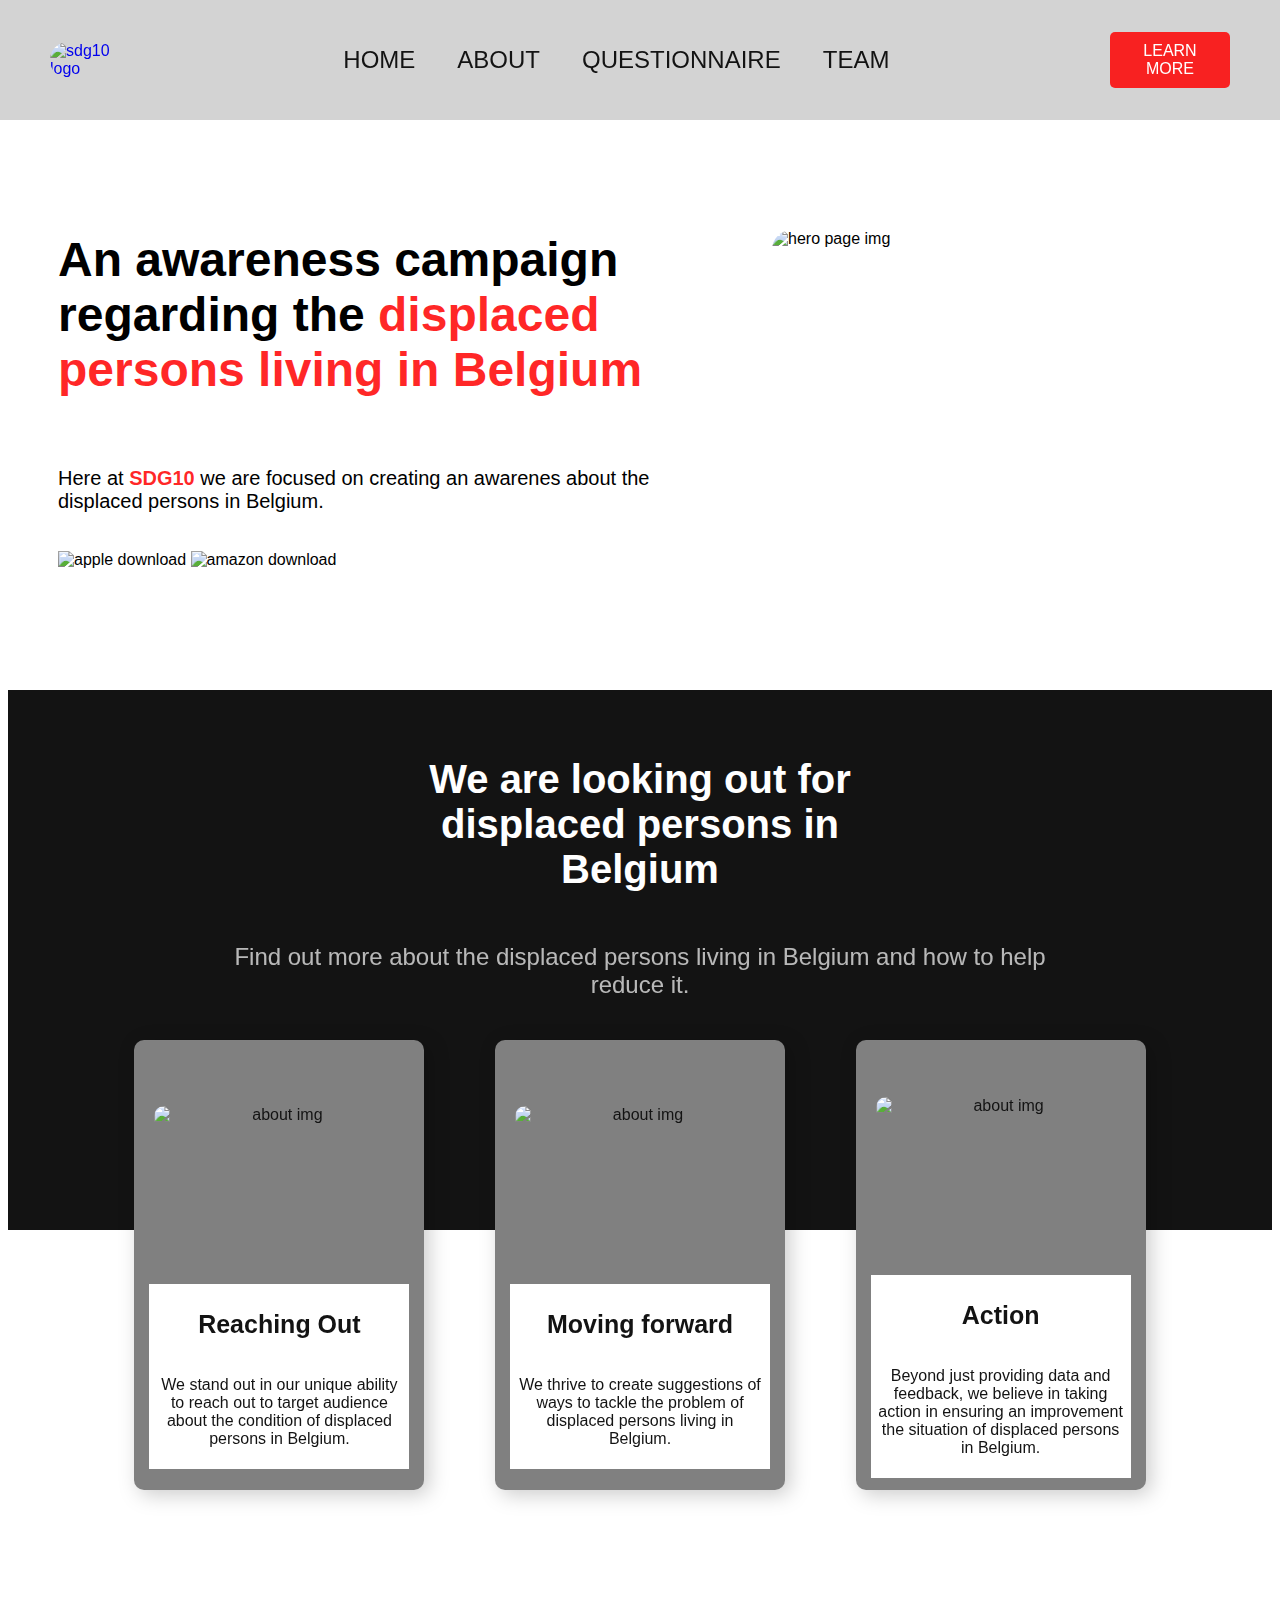
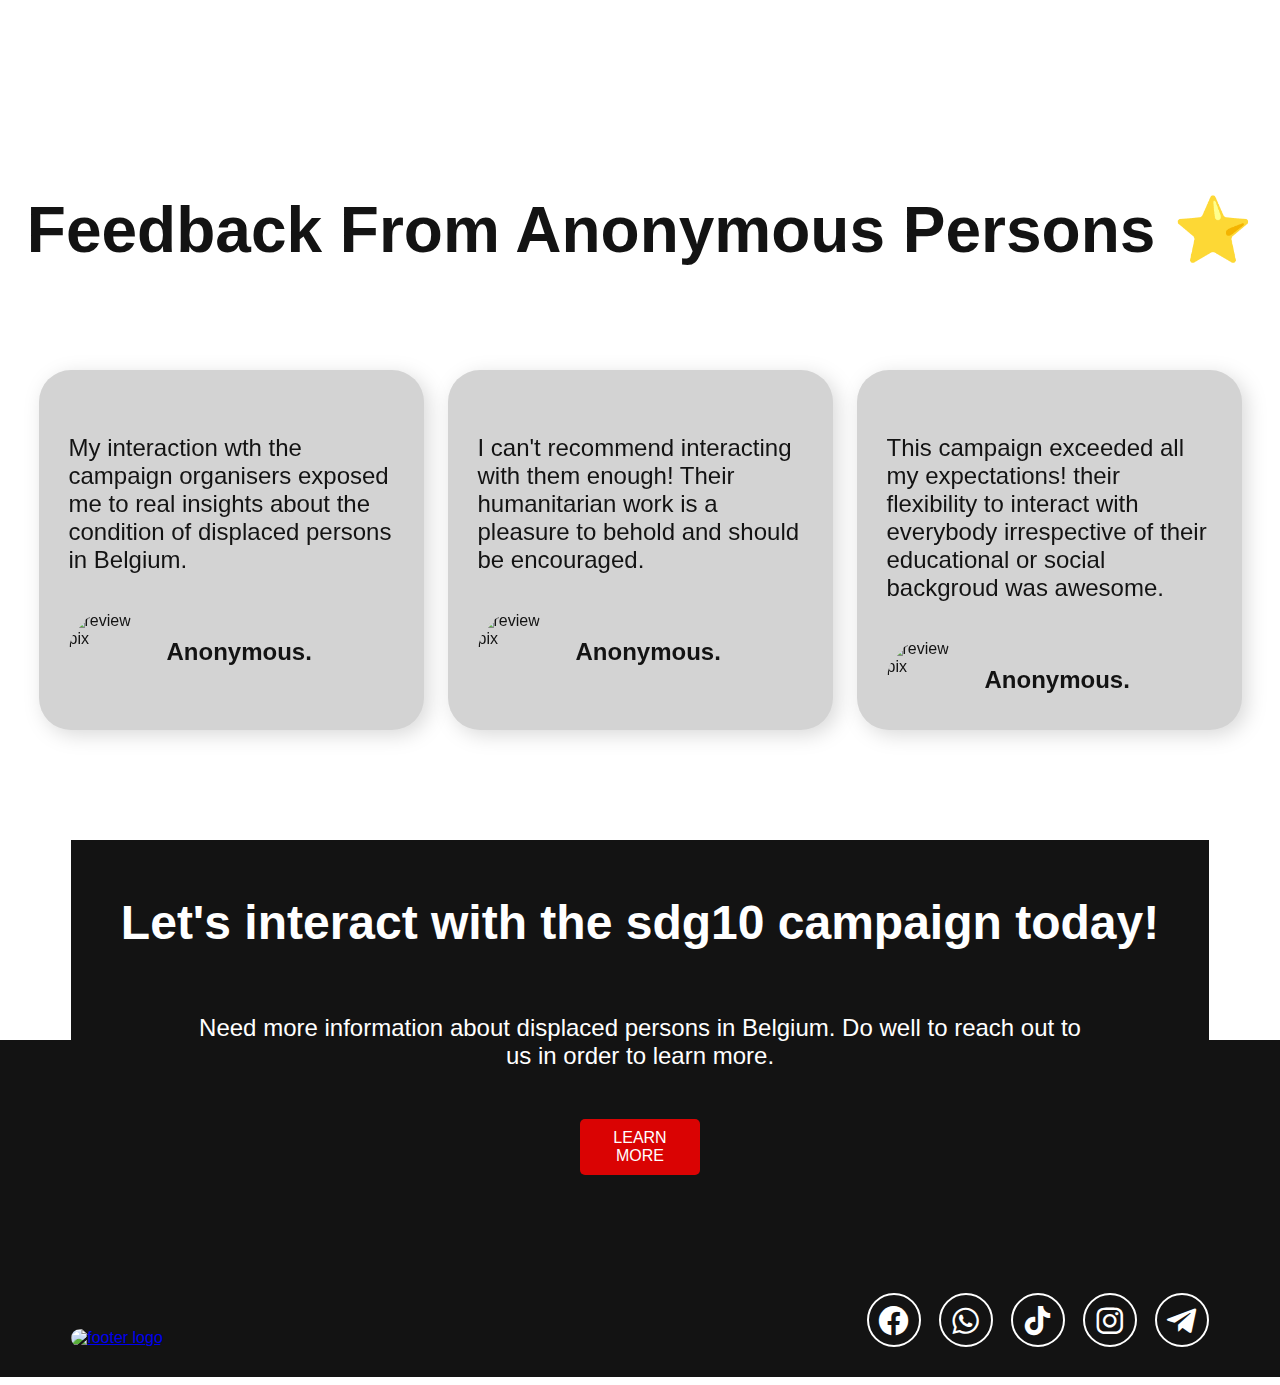
==== index.html @ 4eecb5eb "Add files via upload" ====
<!DOCTYPE html>
<html lang="en">
<head>
    <meta charset="UTF-8">
    <meta http-equiv="X-UA-Compatible" content="IE=edge">
    <meta name="viewport" content="width=device-width, initial-scale=1.0">
    <title>SDG10 WEBSITE</title>
    <!--link for css-->
    <link rel="stylesheet" href="styles.css">
    <!--link for boxi icons-->
    <link href='https://unpkg.com/boxicons@2.1.4/css/boxicons.min.css' rel='stylesheet'>
    <!--link for js file-->
<script src="script.js" defer></script>
<!--link for scrollreveal-->
<script src="https://unpkg.com/scrollreveal"></script>
<!--link for gsap-->
<script src="https://cdn.jsdelivr.net/npm/gsap@3.12.5/dist/gsap.min.js"></script>
<!--link for lenis smooth scrolling-->
<script src="https://unpkg.com/lenis@1.1.18/dist/lenis.min.js"></script> 
<!--link for split type-->
<script src="https://unpkg.com/split-type"></script>
</head>
<body>
<!--navbar-->
<nav>
    <div class="navbar-logo">
        <a href="/" class="brand">
            <img src="images/logo.jpg" alt="sdg10 logo">
        </a>
    </div>
    <ul class="navbar-menu">
        <div class="close-btn">&times;</div>
        <li class="navbar-menu-item">
            <a href="index.html#home" class="navbar-menu-link">HOME</a>
        </li>
        <li class="navbar-menu-item">
            <a href="index.html#about" class="navbar-menu-link">ABOUT</a>
        </li>
        <li class="navbar-menu-item">
            <a href="#" class="navbar-menu-link">QUESTIONNAIRE</a>
        </li>
        <li class="navbar-menu-item">
            <a href="#" class="navbar-menu-link">TEAM</a>
        </li>
    </ul>
    <div class="navbar-btn">
        <button class="btn-1" id="menu-btn" onclick="window.location.href='question.html'">LEARN MORE</button>
    </div>
    <div class="menu-toggle" id="mobile-menu">
        <span class="bar"></span>
        <span class="bar"></span>
        <span class="bar"></span>
    </div>
</nav>
<!--navbar ends-->
<!--hero section-->
<div class="hero-page" id="home">
    <div class="hero-headlines">
        <h1>An awareness campaign regarding the  <b class="accent">displaced persons living in Belgium</b></h1>
        <p>Here at <b class="accent">SDG10</b> we are focused on creating an awarenes about the displaced persons in Belgium.</p>
        <div class="download-btn">
            <img src="images/applestore.png" alt="apple download" class="apple-download">
            <img src="images/amazon.png" alt="amazon download" class="amazon-download">
        </div>
    </div>
    <img src="images/inequality-pix1.jpg" alt="hero page img" class="hero-page-img">
</div>
<!--hero section ends-->
    <!--about section-->
    <section class="about" id="about">
        <div class="about-container">
            <h1>We are looking out for displaced persons in Belgium</h1>
            <p class="about-subline">Find out more about the displaced persons living in Belgium and how to help reduce it.</p>
            <div class="about-info">
                <div class="about-info-item">
                    <img src="images/campaign-pix1.jpg" alt="about img">
                    <div class="info-item-msg">
                        <h2>Reaching Out</h2>
                    <p>We stand out in our unique ability to reach out to target audience about the condition of displaced persons in Belgium.</p>
                    </div>
                </div>
                <div class="about-info-item">
                    <img src="images/campaign-pix2.jpg" alt="about img">
                    <div class="info-item-msg">
                        <h2>Moving forward</h2>
                    <p>We thrive to create suggestions of ways to tackle the problem of displaced persons living in Belgium.</p>
                    </div>
                </div>
                <div class="about-info-item">
                    <img src="images/campaign-pix3.jpg" alt="about img">
                    <div class="info-item-msg">
                        <h2>Action</h2>
                    <p>Beyond just providing data and feedback, we believe in taking action in ensuring an improvement the situation of displaced persons in Belgium.</p>
                    </div>
                </div>
            </div>
        </div>
    </section>
    <!--about section ends-->
    <!--review section-->
    <section class="review" id="testimonials">
        <h1>Feedback From Anonymous Persons ⭐</h1>
        <div class="review-container">
            <!--review #1-->
            <div class="review-item">
                <p>
                    My interaction wth the campaign organisers exposed me to real insights about the condition of displaced persons in Belgium.
                </p>
                <div class="review-people">
                    <img src="images/inequality-pix1.jpg" alt="review pix">
                    <h5>Anonymous.</h5>
                </div>
            </div>
            <!--review #2-->
            <div class="review-item">
                <p>
                    I can't recommend interacting with them enough! Their humanitarian work is a pleasure to behold and should be encouraged.
                </p>
                <div class="review-people">
                    <img src="images/inequality-pix2.jpg" alt="review pix">
                    <h5>Anonymous.</h5>
                </div>
            </div>
            <!--review #3-->
            <div class="review-item">
                <p>
                 This campaign exceeded all my expectations! their flexibility to interact with everybody irrespective of their educational or social backgroud was awesome.
                </p>
                <div class="review-people">
                    <img src="images/inequality-pix3.jpg" alt="review pix">
                    <h5>Anonymous.</h5>
                </div>
            </div>
        </div>
    </section>
    <!--review section ends-->
    <!--footer section-->
    <footer class="index-footer">
        <div class="callout">
            <h2>Let's interact with the sdg10 campaign today!</h2>
            <p class="callout-description">
                Need more information about displaced persons in Belgium. Do well to reach out to us in order to learn more.
            </p>
            <div class="callout-buttons">
                <button class="btn-1" id="menu-btn" onclick="window.location.href='question.html'">LEARN MORE</button>
            </div>
        </div>
        <div class="footer-bottom">
            <a href="/" class="footer-brand">
                <img src="images/logo.jpg" alt=" footer logo">
            </a>
            <div class="socials">
                <a href="/" class="social-item">
                    <i class='bx bxl-facebook-circle'></i>
                </a>
                <a href="/" class="social-item">
                    <i class='bx bxl-whatsapp'></i>
                </a>
                <a href="/" class="social-item">
                    <i class='bx bxl-tiktok' ></i>
                </a>
                <a href="/" class="social-item">
                    <i class='bx bxl-instagram' ></i>
                </a>
                <a href="/" class="social-item">
                    <i class='bx bxl-telegram' ></i>
                </a>
            </div>
        </div>
    </footer>
    <!--footer section ends-->
</body>
</html>
---- styles.css ----
*{
    margin:o;
    padding:0;
    box-shadow:border-box;
    font-family:sans-serif;
}

:root{
    --accent:rgba(255, 0, 0, 0.845);
    --grey:lightgrey;
    --black:#131313;
    --shadow:grey;
}

html{
    scroll-behavior:smooth;
    overflow-x:hidden;
}

body{
    min-height:100vh;
}

section{
    min-width:100%;
    min-height:100vh;
    color:var(--black);
}

/*navbar*/
nav{
    z-index:999;
    position:fixed;
    top:0;
    left:0;
    width:100%;
    display:flex;
    align-items:center;
    justify-content:space-between;
    padding:30px 50px;
    background-color:var(--grey);
    filter:drop-shadow(5px 5px 10px transparent);
}

nav.sticky{
    background-color:var(--grey);
    filter:drop-shadow(5px 5px 10px var(--shadow));
}

/*navbar brand*/
.brand{
    text-decoration:none;
    transition:all ease-in-out 0.3s;
}

.brand img{
    width:80px;
    height:80px;
    border-radius:20px;
}

.accent{
    color:var(--accent);
}

.brand:hover{
    opacity:0.8;
}

.accent{
    color:var(--accent);
}

.close-btn{
    display:none;
}

.navbar-menu{
    display:flex;
    width:100%;
    align-items:center;
    justify-content:center;
    gap:42px;
}

.navbar-menu-item{
    list-style:none;
}

.navbar-menu-link{
    position:relative;
    text-decoration:none;
    color:var(--black);
    display:inline-block;
    font-size:24px;
    font-weight:500;
}

.navbar-menu-link::after{
    content:'';
    position:absolute;
    bottom:0;
    left:0;
    transform:scaleX(0);
    color:var(--accent);
    border-radius:5px;
    height:3px;
    width:100%;
    background-color:currentColor;
    transform-origin:bottom right;
    transition:transform 0.25s ease-out;
}

.navbar-menu-link:hover::after{
    transform:scaleX(1);
    transform-origin:bottom left;
}

.navbar-btn{
    margin-right:100px;
}

.btn-1{
    width:120px;
    border:none;
    outline:none;
    border-radius:5px;
    background-color:var(--accent);
    text-align:center;
    padding:10px;
    color:white;
    font-size:16px;
    cursor:pointer;
    transition:0.3s ease-in-out;
}

.btn-1:hover{
    background-color:white;
    color:var(--black);
    transition:0.3s ease-in-out;
}


/*hero section*/
.hero-page{
    margin-top:200px;
    display:flex;
    padding:0px 50px;
    justify-content:space-between;
    overflow:hidden;
}

.hero-headlines{
    display:flex;
    flex-direction:column;
    gap:18px;
    width:652px;
}

.hero-headlines h1{
    font-size:48px;
    font-weight:bold;
}

.hero-headlines p{
    font-size:20px;
}

.btn-hero{
    width:276px;
    height:62px;
    font-size:24px;
}

.download-buttons{
    display:flex;
    align-items:center;
    gap:18px;
    margin-top:24px;
}

.download-btn1{
    width:200px;
    height:50px;
    transition:0.3s ease-out all;
    cursor: pointer;
}

.download-btn2{
    width:200px;
    height:70px;
    transition:0.3s ease-out all;
    cursor: pointer;
}

.hero-page-img{
    margin-top:30px;
    width:450px;
    height:350px;
    border-radius:20px;
}
/*about section*/
.about{
    display:flex;
    flex-direction:column;
    color:white;
    margin-top:110px;
}

.about-container{
    display:flex;
    position:relative;
    flex-direction:column;
    align-items:center;
    background-color:var(--black);
    width:100%;
    height:540px;
}

.about-container h1{
    font-size:40px;
    font-weight:bold;
    width:494px;
    text-align:center;
    margin-top:67px;
}

.about-subline{
    font-size:24px;
    width:822px;
    text-align:center;
    opacity:0.7;
}

.about-info{
    display:flex;
    position:absolute;
    top:350px;
    width:80%;
    align-items:center;
    justify-content:space-between;
    gap:50px;
    flex-wrap:wrap;
}

.about-info-item{
    display:flex;
    flex-direction:column;
    background-color:grey;
    align-items:center;
    justify-content:center;
    color:var(--black);
    filter:drop-shadow(5px 5px 10px rgba(0,0,0,0.2));
    padding:0px 20px;
    width:250px;
    height:450px;
    border-radius:10px;
    text-align:center;
    transition:all ease-out 0.3s;
}

.about-info-item:hover{
    filter:drop-shadow(5px 5px 10px rgba(0,0,0,0.4));
}

.apple-download{
    width:200px;
    height:50px;
    cursor:pointer;
}
.amazon-download{
    width:200px;
    height:50px;
    cursor:pointer;
}

.info-item-msg{
    display:flex;
    flex-direction:column;
    width:100%;
    background-color:white;
    padding:5px;
}


.about-info-item img{
    width:100%;
    height:178px;
    margin-top:45px;
    border-top-left-radius:10px;
    border-top-right-radius:10px;
}

.about-info-item h2{
    font-size:25px;
}

.about-info-item p{
    font-size:16px;
}
/*review section*/
.review{
    display:flex;
    flex-direction:column;
    align-items:center;
    justify-content:center;
}

.review h1{
    font-size:64px;
    font-weight:bold;
}

.review-container{
    display:flex;
    gap:24px;
    margin-top:60px;
    flex-wrap:wrap;
    justify-content:center;
}

.review-item{
    width:325px;
    height:280px;
    border-radius:32px;
    background-color:var(--grey);
    padding:40px 30px;
    filter:drop-shadow(5px 5px 10px rgba(0,0,0,0.15));
    transition: all 0.3s ease-out;
}

.review-item:hover{
    filter:drop-shadow(5px 5px 10px rgba(0,0,0,0.3));
}

.review-item p{
    font-size:24px;
}

.review-people{
    display:flex;
    gap:18px;
    align-items:center;
    margin-top:10px;
}

.review-people img{
    width:80px;
    height:80px;
    border-radius:50%;
}

.review-people h5{
    font-size:24px;;
}

/*footer section*/
footer{
    display:flex;
    flex-direction:column;
    align-items:center;
    position:relative;
    margin-top:150px;
}

.callout{
    position:absolute;
    background-color:var(--black);
    top:-200px;
    margin:0px 50px;
    height:350px;
    width:90%;
    display:flex;
    flex-direction:column;
    align-items:center;
    justify-content:center;
    color:white;
}

.callout h2{
    font-size:48px;
}

.callout-description{
    font-size:24px;
    width:886px;
    text-align:center;
}

.callout-buttons{
    display:flex;
    gap:20px;
    margin-top:25px;
}

.btn-callout{
    width:240px;
    height:60px;
    display:flex;
    gap:12px;
    align-items:center;
    justify-content:center;
    font-size:20px;
    font-weight:700;
    background-color:white;
    color:black;
    border-radius:8px;
}

.btn-callout:hover{
    background-color:var(--black);
    color:white;
    gap:8px;
}

.btn-callout-black{
    background-color:var(--black);
    color:white;
}

.btn-callout-black:hover{
    background-color:white;
    color:var(--black);
}

.footer-bottom{
    width:90%;
    height:277px;
    background-color:var(--black);
    display:flex;
    align-items:flex-end;
    justify-content:space-between;
    padding:30px 100px;
}

.footer-brand img{
    width:80px;
    height:80px;
    border-radius:20px;
}

.footer-brand:hover{
    opacity:0.6;
}

.socials{
    display:flex;
    gap:18px;
}

.social-item{
    width:50px;
    height:50px;
    border-radius:100%;
    border:2px solid white;
    display:flex;
    text-decoration:none;
    align-items:center;
    justify-content:center;
    transition:all ease-out 0.3s;
    cursor:pointer;
}

.social-item i{
    color:white;
    font-size:35px;
}

.social-item:hover{
    background-color:var(--accent);
}
/*contact page*/
.questionnaire{
    display:flex;
    flex-direction:column;
    align-items:center;
    background-color:grey;
}

.questionnaire h1{
    font-size:48px;
    font-weight:bold;
}

.questionnaire p{
    font-size:24px;
    width:708px;
    text-align:center;
}

.questionnaire img{
    width:300px;
    height:300px;
}

#questionnaire-btn{
    margin-top:30px;
}


/*laptop and tablet*/
@media(max-width:1024px) and (min-width:0px){
    html{
        overflow-x:hidden;
    }
    nav{
        padding:30px 20px;
    }
    .brand h1{
        font-size:24px;
    }
    .menu{
        gap:28px;
    }
    .menu a{
        font-size:20px;
    }
    nav .btn-2{
        width:118px;
        height:35px;
        font-size:14px;
        font-weight:500;
    }
    .hero-page{
        flex-direction:column;
        align-items:center;
        text-align:center;
    }
    .hero-headlines{
        align-items:center;
        gap:11px;
        margin-bottom:30px;
    }
    /*About*/
    .about{
        margin-bottom:700px;
    }
    .about-subline{
        gap:12px;
        justify-content:center;
        top:350px;
    }
    .about-info{
        width:90%;
        display:flex;
        align-items:center;
        justify-content:center;
    }
    .about-info-item{
        width:358px;
        min-height:450px;
    }
    /*review*/
    .review{
        margin-top:100px;
    }
    .review h1{
        font-size:48px;
    }
    .review-container{
        gap:12px;
    }
    .review-item{
        width:358px;
        height:339px;
    }
    .review-item p{
        font-size:20px;
    }
    .review-people{
        margin-top:30px;
    }
    /*footer*/
    .index-footer{
        margin-top:300px;
    }
    .callout{
        padding:50px;
        background-color:var(--accent);
        background-image:none;
    }
    .callout h2{
        font-size:40px;
        width:380px;
        text-align:center;
    }
    .callout-description{
        width:100%;
        font-size:20px;
    }
/*contact page*/
.contact h1{
    font-size:40px;
}
.contact p{
    width:567px;
    text-align:center;
}
.car-select{
    width:95vw;
    gap:44px;
}
.car-select-input{
    width:190px;
    height:45px;
}
}
@media (max-width:767px) and (min-width:0px){
    nav{
        width:90%;
        padding:20px 30px;
    }
    .navbar-menu{
        position:fixed;
        background-color:var(--grey);
        display:grid;
        grid-column:auto;
        top:0;
        right:-100%;
        width:80%;
        height:100vh;
        padding:30px;
        transition:0.3s ease;
    }
    .navbar-menu.active{
        right:0;
    }
    .close-btn{
        position:absolute;
        top:30px;
        left:30px;
        font-size:20px;
        display:block;
        cursor:pointer;
    }
    .menu-toggle{
        display:flex;
        flex-direction:column;
        width:30px;
        align-items:center;
        justify-content:space-around;
        height:30px;
        cursor: pointer;
    }
    .menu-toggle .bar{
        width:30px;
        height:3px;
        background-color:var(--black);
        border-radius:3px;
    }
    .navbar-btn{
        margin-left:100px;
    }
    .navbar-btn .btn-1{
        display:block;
        width:120px;
        font-size:12px;
    }
    
    /*hero section*/
.hero-page{
    display:flex;
    flex-direction:column;
    padding:0px 20px;
    margin-top:120px;
}

.hero-headlines{
    width:100%;
}
.hero-headlines h1{
    text-align:center;
    font-size:24px;
}
.hero-headlines p{
    text-align:center;
    font-size:16px;
}
.download-btn{
    margin:0px auto;
    margin-top:12px;
}
.apple-download{
    width:99px;
    height:34px;
}
.amazon-download{
    width:99px;
    height:34px;
}
.hero-page-img{
    width:80%;
    border-radius:30px;
    margin-top:40px;
}
/*about section*/
.about{
    margin-top:110px;
}
.about-container{
    font-size:20px;
    width:100%;
    margin-top:48px;
}
.about-container h1{
    font-size:20px;
    width:100%;
    margin-top:48px;
}
.about-subline{
    width:100%;
    font-size:15px;
}
.about-info{
    top:240px;
    width:100%;
    display:flex;
    flex-direction:column;
    align-items:center;
    justify-content:center;
}
/*review*/
.review{
    padding:0px 20px;
    margin-top:1100px;
}
.review h1{
    font-size:35px;
    text-align:center;
}
.review-item{
    width:70%;
    height:200px;
    display:flex;
    flex-direction:column;
    align-items:center;
}
.review-item p{
    font-size:14px;
    text-align:center;
}
/*footer*/
.callout{
    padding:32px;
}
.callout h2{
    font-size:24px;
    width:100%;
}
.callout p{
    font-size:12px;
}
.callout-buttons{
    flex-direction:column;
}
.footer-bottom{
    position:absolute;
    bottom:-250px;
    z-index:999;
    flex-direction:column;
    padding:10px;
    height:50px;
    justify-content:center;
    align-items:center;
}
.footer-brand{
    font-size:20px;
}
.social-item{
    width:20px;
    height:20px;
    border-radius:100%;
}
.social-item i{
    font-size:15px;
}
/*contact*/
.contact{
    padding:0px 20px;
}
.contact h1{
    font-size:24px;
    text-align:center;
}
.contact p{
    width:100%;
    font-size:15px;
}
form{
    width:90%;
    align-items:center;
}
.car-select{
    width:100%;
    height:410px;
    flex-direction:column;
}
.car-select-date{
    width:190px;
}
.contact-form{
    width:100%;
}
.contact-form .btn-2{
    width:100%;
}
}
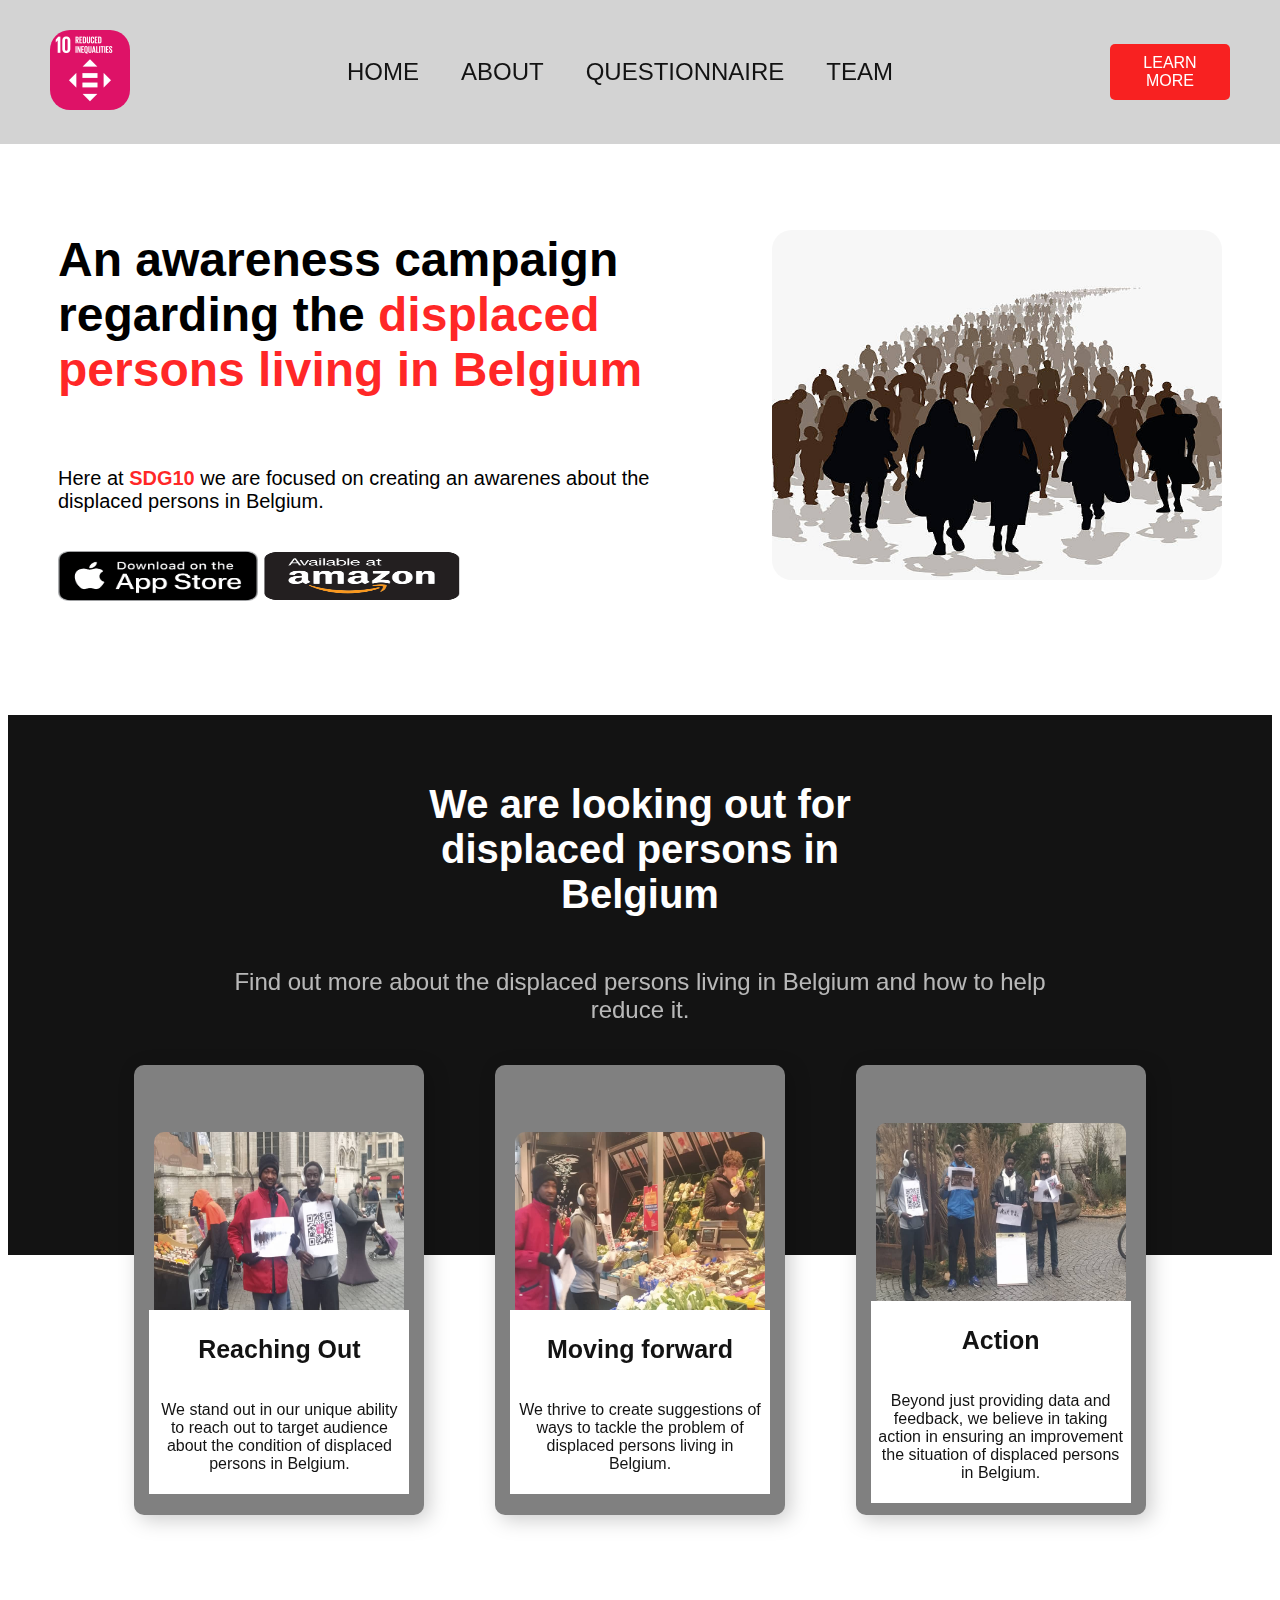
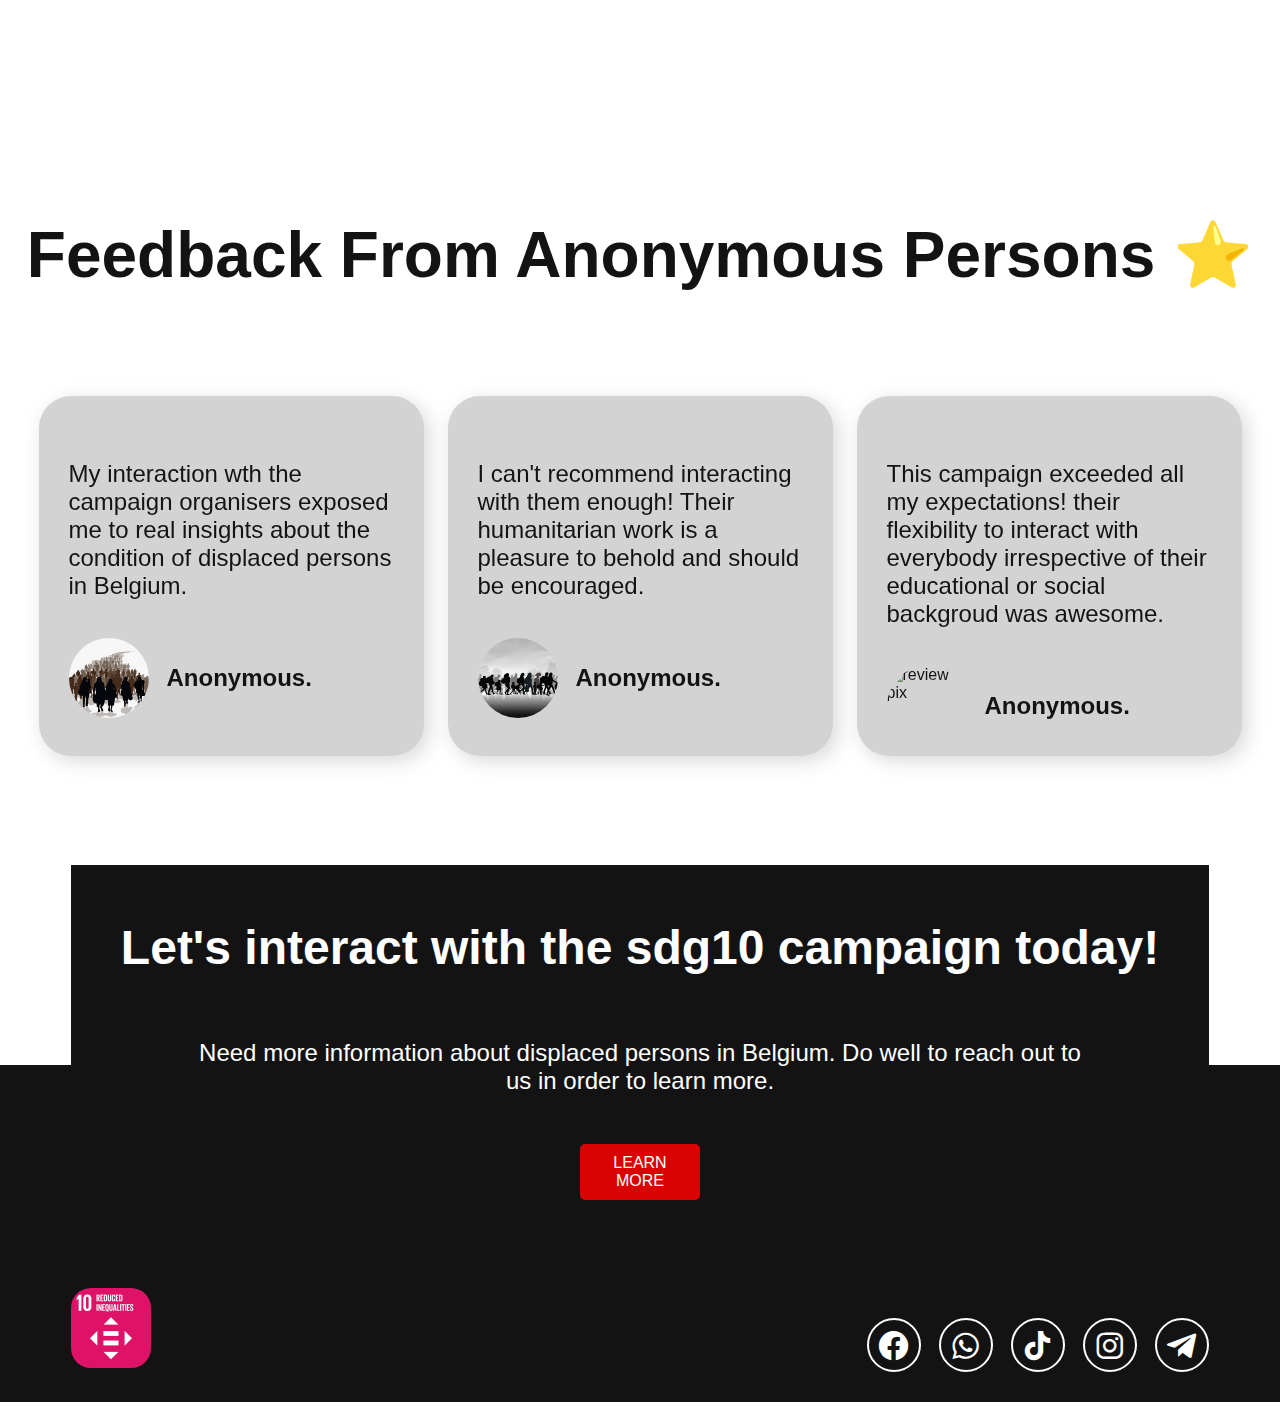
==== commit 3c949271: "Add files via upload" ====
--- a/index.html
+++ b/index.html
@@ -25,7 +25,7 @@
 <nav>
     <div class="navbar-logo">
         <a href="/" class="brand">
-            <img src="images/logo.jpg" alt="sdg10 logo">
+            <img src="logo.jpg" alt="sdg10 logo">
         </a>
     </div>
     <ul class="navbar-menu">
@@ -59,11 +59,11 @@
         <h1>An awareness campaign regarding the  <b class="accent">displaced persons living in Belgium</b></h1>
         <p>Here at <b class="accent">SDG10</b> we are focused on creating an awarenes about the displaced persons in Belgium.</p>
         <div class="download-btn">
-            <img src="images/applestore.png" alt="apple download" class="apple-download">
-            <img src="images/amazon.png" alt="amazon download" class="amazon-download">
+            <img src="applestore.png" alt="apple download" class="apple-download">
+            <img src="amazon.png" alt="amazon download" class="amazon-download">
         </div>
     </div>
-    <img src="images/inequality-pix1.jpg" alt="hero page img" class="hero-page-img">
+    <img src="inequality-pix1.jpg" alt="hero page img" class="hero-page-img">
 </div>
 <!--hero section ends-->
     <!--about section-->
@@ -73,21 +73,21 @@
             <p class="about-subline">Find out more about the displaced persons living in Belgium and how to help reduce it.</p>
             <div class="about-info">
                 <div class="about-info-item">
-                    <img src="images/campaign-pix1.jpg" alt="about img">
+                    <img src="campaign-pix1.jpg" alt="about img">
                     <div class="info-item-msg">
                         <h2>Reaching Out</h2>
                     <p>We stand out in our unique ability to reach out to target audience about the condition of displaced persons in Belgium.</p>
                     </div>
                 </div>
                 <div class="about-info-item">
-                    <img src="images/campaign-pix2.jpg" alt="about img">
+                    <img src="campaign-pix2.jpg" alt="about img">
                     <div class="info-item-msg">
                         <h2>Moving forward</h2>
                     <p>We thrive to create suggestions of ways to tackle the problem of displaced persons living in Belgium.</p>
                     </div>
                 </div>
                 <div class="about-info-item">
-                    <img src="images/campaign-pix3.jpg" alt="about img">
+                    <img src="campaign-pix3.jpg" alt="about img">
                     <div class="info-item-msg">
                         <h2>Action</h2>
                     <p>Beyond just providing data and feedback, we believe in taking action in ensuring an improvement the situation of displaced persons in Belgium.</p>
@@ -107,7 +107,7 @@
                     My interaction wth the campaign organisers exposed me to real insights about the condition of displaced persons in Belgium.
                 </p>
                 <div class="review-people">
-                    <img src="images/inequality-pix1.jpg" alt="review pix">
+                    <img src="inequality-pix1.jpg" alt="review pix">
                     <h5>Anonymous.</h5>
                 </div>
             </div>
@@ -117,7 +117,7 @@
                     I can't recommend interacting with them enough! Their humanitarian work is a pleasure to behold and should be encouraged.
                 </p>
                 <div class="review-people">
-                    <img src="images/inequality-pix2.jpg" alt="review pix">
+                    <img src="inequality-pix2.jpg" alt="review pix">
                     <h5>Anonymous.</h5>
                 </div>
             </div>
@@ -127,7 +127,7 @@
                  This campaign exceeded all my expectations! their flexibility to interact with everybody irrespective of their educational or social backgroud was awesome.
                 </p>
                 <div class="review-people">
-                    <img src="images/inequality-pix3.jpg" alt="review pix">
+                    <img src="inequality-pix3.jpg" alt="review pix">
                     <h5>Anonymous.</h5>
                 </div>
             </div>
@@ -147,7 +147,7 @@
         </div>
         <div class="footer-bottom">
             <a href="/" class="footer-brand">
-                <img src="images/logo.jpg" alt=" footer logo">
+                <img src="logo.jpg" alt=" footer logo">
             </a>
             <div class="socials">
                 <a href="/" class="social-item">
